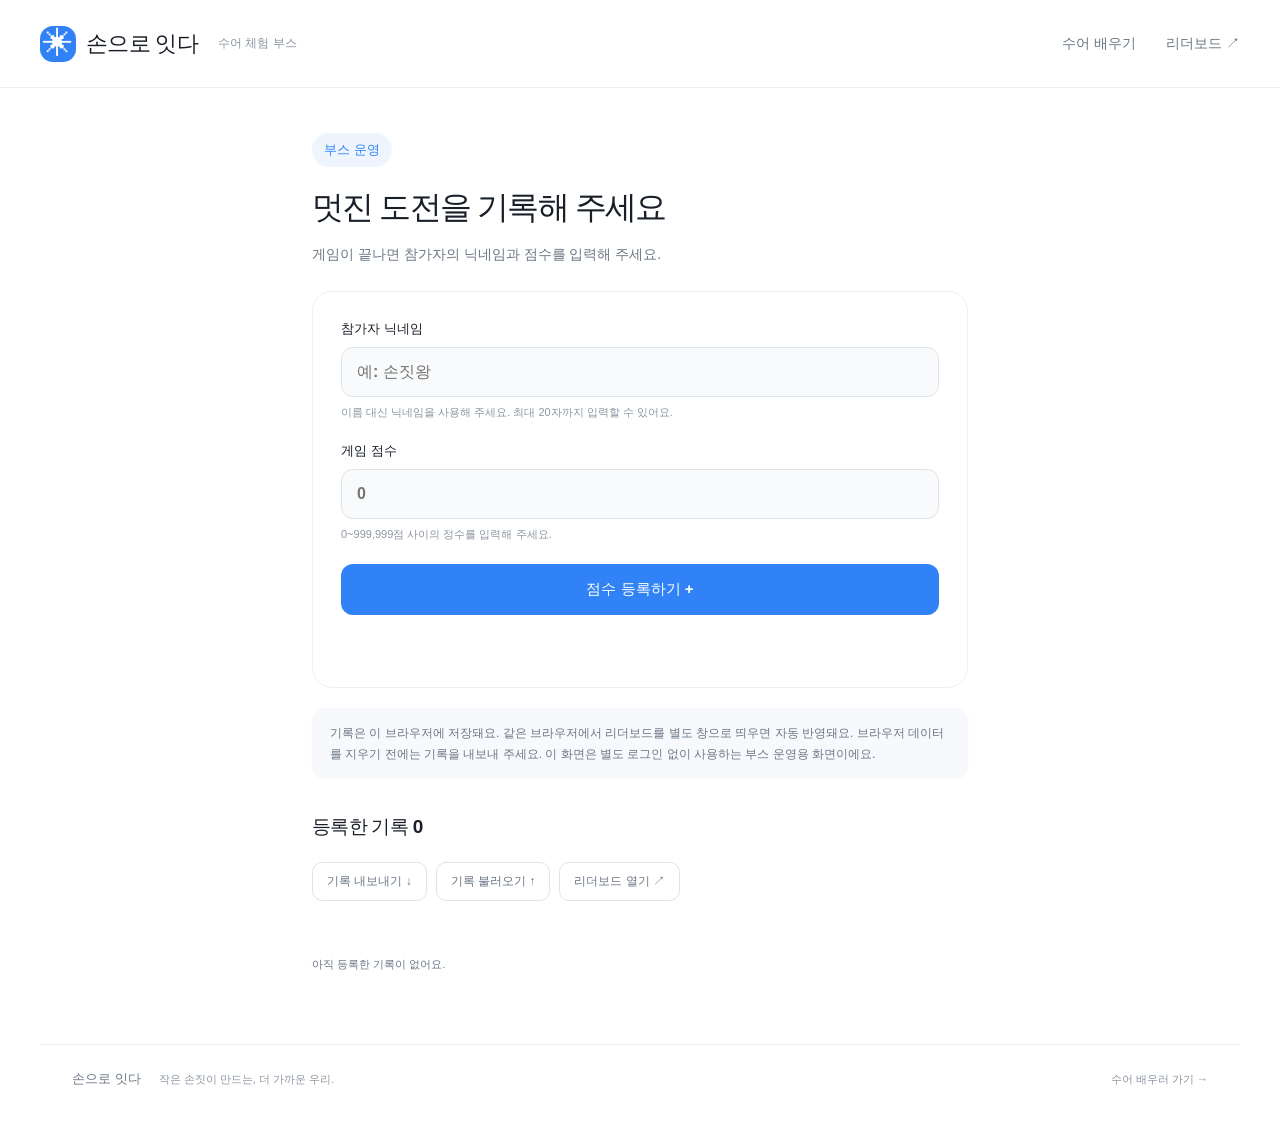
==== admin.html @ 50190ea0 "Build static sign language booth learning and leaderboard site" ====
<!doctype html><html lang="ko"><head><meta charset="utf-8"><meta name="viewport" content="width=device-width,initial-scale=1"><meta name="theme-color" content="#3182f6"><title>점수 입력 · 손으로 잇다</title><link rel="icon" href="assets/favicon.svg"><link rel="stylesheet" href="style.css"></head><body><header class="header"><a href="index.html" class="brand"><span class="brand-icon">✳</span>손으로 잇다<span class="brand-sub">수어 체험 부스</span></a><nav aria-label="메인 메뉴"><a href="index.html">수어 배우기</a><a href="leaderboard.html" target="_blank" rel="noopener">리더보드 ↗</a></nav></header><main class="admin-main"><span class="eyebrow">부스 운영</span><h1>멋진 도전을 기록해 주세요</h1><p class="admin-intro">게임이 끝나면 참가자의 닉네임과 점수를 입력해 주세요.</p><form id="score-form" class="form-card"><label class="field" for="nickname">참가자 닉네임<input id="nickname" name="nickname" placeholder="예: 손짓왕" maxlength="20" required autocomplete="off"><small>이름 대신 닉네임을 사용해 주세요. 최대 20자까지 입력할 수 있어요.</small></label><label class="field" for="score">게임 점수<input id="score" name="score" type="number" min="0" max="999999" step="1" placeholder="0" required inputmode="numeric"><small>0~999,999점 사이의 정수를 입력해 주세요.</small></label><button type="submit" class="primary-button">점수 등록하기 +</button><p class="status-message" id="form-status" role="status" aria-live="polite"></p></form><div class="info-note">기록은 <strong>이 브라우저에 저장</strong>돼요. 같은 브라우저에서 리더보드를 별도 창으로 띄우면 자동 반영돼요. 브라우저 데이터를 지우기 전에는 기록을 내보내 주세요. 이 화면은 별도 로그인 없이 사용하는 부스 운영용 화면이에요.</div><section class="admin-list"><h2>등록한 기록 <span id="record-count">0</span></h2><div class="utility-actions"><button id="export-scores" class="secondary-button">기록 내보내기 ↓</button><label class="secondary-button import-label" for="import-file">기록 불러오기 ↑</label><input id="import-file" type="file" accept="application/json,.json" hidden><a class="secondary-button" href="leaderboard.html" target="_blank" rel="noopener">리더보드 열기 ↗</a></div><p id="backup-status" class="status-message" role="status" aria-live="polite"></p><div id="records"></div></section></main><footer><span class="footer-brand">손으로 잇다</span><span>작은 손짓이 만드는, 더 가까운 우리.</span><a href="index.html">수어 배우러 가기 →</a></footer><script src="scores.js"></script><script src="admin.js"></script></body></html>
---- style.css ----
:root{--blue:#3182f6;--ink:#191f28;--muted:#6b7684;--line:#edf0f3;--soft:#f5f7fa;font-family:Pretendard,-apple-system,BlinkMacSystemFont,"Apple SD Gothic Neo","Noto Sans KR",sans-serif;color:var(--ink);font-synthesis:none}*{box-sizing:border-box}body{margin:0;background:#fff}button,input,select{font:inherit}button,a{-webkit-tap-highlight-color:transparent}button{cursor:pointer}a{color:inherit;text-decoration:none}button:focus-visible,a:focus-visible,input:focus-visible{outline:3px solid #8bbaff;outline-offset:4px}.header{height:88px;border-bottom:1px solid var(--line);display:flex;align-items:center;justify-content:space-between;padding:0 max(32px,calc((100vw - 1200px)/2));gap:24px}.brand{display:flex;align-items:center;gap:10px;font-weight:800;font-size:22px;white-space:nowrap;letter-spacing:-.7px}.brand-icon{display:grid;place-items:center;background:var(--blue);color:white;border-radius:13px;width:36px;height:36px;font-size:30px}.brand-sub{font-size:12px;color:#8b95a1;font-weight:500;margin-left:10px;letter-spacing:0}.header nav{display:flex;gap:30px;align-items:center;font-size:14px;font-weight:600;color:var(--muted)}.header nav a[aria-current]{color:var(--blue)}.header nav a:hover{color:var(--blue)}.learn-main,.board-main,.admin-main{max-width:1200px;margin:auto;padding:0 32px}.intro{padding:56px 0 34px}.eyebrow{font-size:13px;color:var(--blue);font-weight:700;display:inline-flex;align-items:center;gap:7px;background:#eef5ff;padding:8px 12px;border-radius:30px}.live-dot{width:6px;height:6px;border-radius:50%;background:var(--blue)}h1{font-size:44px;line-height:1.35;letter-spacing:-1.8px;margin:19px 0 14px;font-weight:750}h2{letter-spacing:-.7px}p{line-height:1.65}.intro>p{color:var(--muted);font-size:16px;margin:0}.learning-layout{display:grid;grid-template-columns:minmax(0,1fr) 330px;gap:40px;align-items:start}.video-heading{display:flex;align-items:center;justify-content:space-between;margin-bottom:18px;padding-top:4px}.step{font-size:10px;letter-spacing:1.3px;color:var(--blue);font-weight:800}.video-heading h2{font-size:21px;margin:6px 0 0}.video-count{font-size:12px;color:var(--muted);background:var(--soft);border-radius:8px;padding:8px 11px}.video-frame{background:#101726;border-radius:20px;overflow:hidden;aspect-ratio:16/9;display:flex;align-items:center;justify-content:center}video{width:100%;height:100%;object-fit:contain;display:block}.video-caption{display:flex;justify-content:space-between;gap:12px;margin-top:14px;align-items:center;color:#8b95a1;font-size:12px}.text-button{border:0;background:none;color:var(--muted);padding:6px 0;font-size:12px;white-space:nowrap}.text-button:hover{color:var(--blue)}.learning-tip{background:#f7f9fc;padding:20px 22px;display:flex;gap:14px;align-items:center;border-radius:16px;margin-top:22px}.tip-icon{font-size:25px;color:var(--blue)}.learning-tip strong{font-size:13px}.learning-tip p{font-size:12px;color:var(--muted);margin:4px 0 0}.lesson-panel{border:1px solid var(--line);border-radius:22px;padding:24px}.panel-title h2{font-size:17px;margin:0 0 5px}.panel-title p{font-size:12px;color:#8b95a1;margin:0 0 20px}.lesson-list{display:flex;flex-direction:column;gap:9px}.lesson-button{display:flex;align-items:center;width:100%;gap:13px;padding:13px 14px;background:#f7f8fa;border:1.5px solid transparent;border-radius:13px;text-align:left;transition:background .15s,transform .15s}.lesson-button:hover{background:#edf4ff;transform:translateX(2px)}.lesson-button.active{border-color:var(--blue);background:#eff6ff}.lesson-icon{background:white;border-radius:11px;display:grid;place-items:center;font-size:21px;width:40px;height:40px;flex-shrink:0}.lesson-label{flex:1;font-size:14px;font-weight:650}.lesson-label small{display:block;font-size:10px;font-weight:500;color:#8b95a1;margin-top:4px;letter-spacing:.4px}.arrow{margin-left:auto;color:#8b95a1;font-size:17px}.lesson-button.watched .arrow{color:var(--blue)}.collection-button{display:flex;align-items:center;gap:10px;width:100%;background:white;border:1px solid #e5e8eb;border-radius:12px;padding:14px;font-size:12px;font-weight:600;margin-top:14px}.collection-button.active{color:var(--blue);border-color:#c8dfff;background:#f8fbff}.progress-block{margin-top:24px}.progress-block>div:first-child{display:flex;justify-content:space-between;font-size:11px;color:var(--muted)}.progress-block strong{color:var(--blue)}.progress-track{height:5px;border-radius:5px;background:#edf0f3;margin-top:10px;overflow:hidden}.progress-track>span{display:block;height:100%;background:var(--blue);width:0;transition:width .3s}.progress-block p{font-size:10px;color:#8b95a1;margin:9px 0 0}.game-banner{display:flex;align-items:center;gap:22px;background:#f0f6ff;border-radius:22px;padding:30px 34px;margin:36px 0 54px}.game-symbol{font-size:42px;width:64px;height:64px;display:grid;place-items:center;background:white;border-radius:20px}.game-banner h2{font-size:21px;margin:7px 0}.game-banner p{font-size:12px;color:var(--muted);margin:0}.primary-link,.primary-button{display:inline-flex;align-items:center;justify-content:center;gap:24px;background:var(--blue);color:#fff;border:0;border-radius:12px;padding:16px 22px;font-size:13px;font-weight:700;white-space:nowrap;transition:background .2s}.primary-link:hover,.primary-button:hover{background:#1b64da}.game-banner .primary-link{margin-left:auto}footer{max-width:1200px;padding:25px 32px 35px;margin:auto;border-top:1px solid var(--line);display:flex;gap:18px;color:#8b95a1;font-size:11px;align-items:center}.footer-brand{font-weight:750;color:var(--muted);font-size:13px}footer a{margin-left:auto}footer a:hover{color:var(--blue)}.board-main{max-width:1000px;padding-bottom:65px}.board-intro{text-align:center;padding:52px 0 30px}.board-intro h1{font-size:40px;margin:14px 0 10px}.board-intro p{color:var(--muted);font-size:14px}.board-summary{display:flex;align-items:center;justify-content:space-between;margin:10px 0 20px}.board-summary h2{font-size:20px;margin:0}.board-summary p{font-size:12px;color:var(--muted);margin:6px 0 0}.board-actions{display:flex;gap:8px}.secondary-button{background:white;border:1px solid #dfe4ea;border-radius:10px;color:var(--muted);font-size:12px;padding:10px 14px}.secondary-button:hover{background:var(--soft)}.podium{display:grid;grid-template-columns:1fr 1fr 1fr;gap:15px;align-items:end;margin:20px 0 30px;min-height:210px}.podium-card{padding:25px 16px;text-align:center;border-radius:20px;background:#f7f8fa;min-height:185px}.podium-card.first{padding-top:30px;min-height:215px;background:#eef5ff;border:1px solid #d7e7ff}.medal{font-size:28px;display:block;margin-bottom:10px}.podium-card h3{font-size:18px;margin:8px 0;overflow-wrap:anywhere}.podium-score{font-size:24px;font-weight:800;letter-spacing:-.5px;color:var(--blue)}.podium-score small{font-size:12px;font-weight:500;margin-left:4px}.table-shell{border:1px solid var(--line);border-radius:18px;overflow:hidden}.ranking-table{border-collapse:collapse;width:100%;text-align:left;font-size:14px}.ranking-table th{background:#f7f8fa;font-weight:500;color:var(--muted);font-size:12px;padding:16px 22px}.ranking-table td{padding:18px 22px;border-top:1px solid var(--line)}.ranking-table td:last-child{text-align:right;font-weight:700;color:var(--blue)}.ranking-table th:last-child{text-align:right}.rank-number{color:#8b95a1;font-weight:700;width:90px}.empty-state{text-align:center;padding:65px 20px}.empty-state .empty-icon{font-size:42px}.empty-state h2{font-size:20px;margin-top:20px}.empty-state p{color:var(--muted);font-size:13px}.info-note{background:#f7f9fc;border-radius:12px;padding:15px 18px;font-size:12px;color:var(--muted);margin-top:20px;line-height:1.7}.status-message{min-height:20px;font-size:12px;color:var(--blue);margin:12px 0}.error{color:#d83a3a;font-size:12px;line-height:1.6}.admin-main{max-width:720px;padding-top:45px;padding-bottom:60px}.admin-main h1{font-size:32px}.admin-intro{font-size:14px;color:var(--muted);margin-bottom:25px}.form-card{border:1px solid var(--line);border-radius:20px;padding:28px}.field{display:block;font-size:13px;font-weight:600;margin-bottom:22px}.field input{display:block;width:100%;border:1px solid #dfe4ea;background:#f9fafb;border-radius:12px;padding:15px;font-size:16px;margin-top:9px;color:var(--ink)}.field small{display:block;font-size:11px;color:#8b95a1;margin-top:8px;font-weight:400}.form-card .primary-button{width:100%;font-size:15px}.admin-list{margin-top:35px}.admin-list h2{font-size:19px}.record-row{display:flex;align-items:center;gap:14px;padding:17px 0;border-bottom:1px solid var(--line)}.record-row .record-name{flex:1;overflow-wrap:anywhere;font-size:14px}.record-row strong{font-size:14px;white-space:nowrap}.delete-button{background:#fff0f0;color:#d74646;border:0;border-radius:7px;padding:7px 10px;font-size:11px}.utility-actions{display:flex;gap:9px;flex-wrap:wrap;margin:22px 0}.import-label{cursor:pointer}.save-note{font-size:11px;color:var(--muted)}[hidden]{display:none!important}@media(min-width:1450px){.intro{padding-top:68px}.learning-layout{gap:52px}}@media(max-width:900px){.brand-sub{display:none}.learning-layout{grid-template-columns:minmax(0,1fr) 295px;gap:23px}.lesson-panel{padding:19px}.game-banner{padding:24px;gap:16px}.game-symbol{display:none}.video-caption{align-items:flex-start;flex-direction:column;gap:3px}.header{padding:0 25px}}@media(max-width:700px){.header{height:72px;padding:0 20px;gap:12px}.brand{font-size:18px;gap:7px}.brand-icon{width:30px;height:30px;font-size:25px;border-radius:10px}.header nav{gap:16px;font-size:12px}.learn-main,.board-main,.admin-main{padding-left:20px;padding-right:20px}.intro{padding:34px 0 28px}h1{font-size:34px;letter-spacing:-1.3px}.intro>p{font-size:14px;max-width:290px}.learning-layout{grid-template-columns:1fr;gap:25px}.video-heading h2{font-size:19px}.video-frame{border-radius:15px}.video-caption{font-size:11px;flex-direction:row;gap:10px}.video-caption>span{max-width:65%}.learning-tip{margin-top:16px;padding:17px}.lesson-panel{padding:22px}.lesson-list{display:grid;grid-template-columns:1fr 1fr;gap:9px}.lesson-button{padding:11px 9px;gap:8px}.lesson-icon{width:31px;height:36px;font-size:19px}.lesson-label{font-size:12px}.lesson-label small{font-size:8px}.arrow{font-size:14px}.game-banner{align-items:flex-start;flex-direction:column;margin:25px 0 35px;padding:24px}.game-banner .primary-link{margin-left:0;width:100%;margin-top:8px}.game-banner h2{font-size:20px}footer{flex-wrap:wrap;padding:24px 20px;gap:12px}footer a{margin-left:0;width:100%}.board-intro{padding-top:35px}.board-intro h1{font-size:32px}.board-actions{gap:6px}.board-actions button{font-size:10px;padding:9px}.podium{gap:8px;min-height:190px}.podium-card{padding:20px 8px;min-height:165px;border-radius:14px}.podium-card.first{min-height:190px;padding-top:22px}.podium-card h3{font-size:14px}.podium-score{font-size:20px}.ranking-table th,.ranking-table td{padding:15px}.rank-number{width:65px}.form-card{padding:22px}}@media(prefers-reduced-motion:reduce){*{transition:none!important;scroll-behavior:auto!important}}
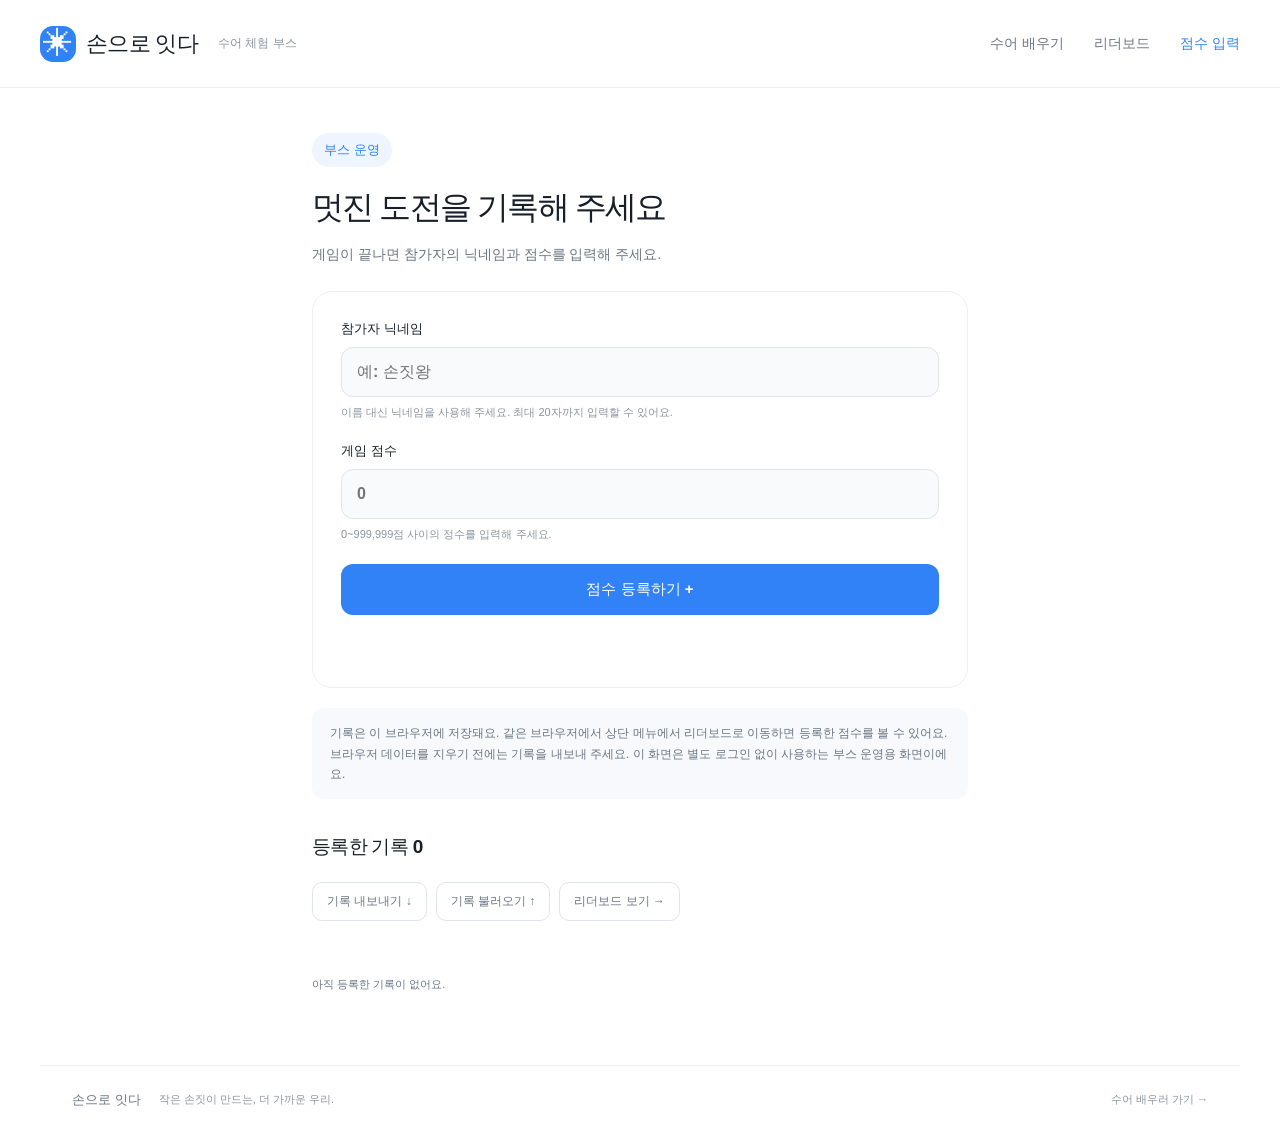
==== commit 65ba4bfe: "Use same-window navigation for learning, leaderboard, and score entry" ====
--- a/admin.html
+++ b/admin.html
@@ -1 +1 @@
-<!doctype html><html lang="ko"><head><meta charset="utf-8"><meta name="viewport" content="width=device-width,initial-scale=1"><meta name="theme-color" content="#3182f6"><title>점수 입력 · 손으로 잇다</title><link rel="icon" href="assets/favicon.svg"><link rel="stylesheet" href="style.css"></head><body><header class="header"><a href="index.html" class="brand"><span class="brand-icon">✳</span>손으로 잇다<span class="brand-sub">수어 체험 부스</span></a><nav aria-label="메인 메뉴"><a href="index.html">수어 배우기</a><a href="leaderboard.html" target="_blank" rel="noopener">리더보드 ↗</a></nav></header><main class="admin-main"><span class="eyebrow">부스 운영</span><h1>멋진 도전을 기록해 주세요</h1><p class="admin-intro">게임이 끝나면 참가자의 닉네임과 점수를 입력해 주세요.</p><form id="score-form" class="form-card"><label class="field" for="nickname">참가자 닉네임<input id="nickname" name="nickname" placeholder="예: 손짓왕" maxlength="20" required autocomplete="off"><small>이름 대신 닉네임을 사용해 주세요. 최대 20자까지 입력할 수 있어요.</small></label><label class="field" for="score">게임 점수<input id="score" name="score" type="number" min="0" max="999999" step="1" placeholder="0" required inputmode="numeric"><small>0~999,999점 사이의 정수를 입력해 주세요.</small></label><button type="submit" class="primary-button">점수 등록하기 +</button><p class="status-message" id="form-status" role="status" aria-live="polite"></p></form><div class="info-note">기록은 <strong>이 브라우저에 저장</strong>돼요. 같은 브라우저에서 리더보드를 별도 창으로 띄우면 자동 반영돼요. 브라우저 데이터를 지우기 전에는 기록을 내보내 주세요. 이 화면은 별도 로그인 없이 사용하는 부스 운영용 화면이에요.</div><section class="admin-list"><h2>등록한 기록 <span id="record-count">0</span></h2><div class="utility-actions"><button id="export-scores" class="secondary-button">기록 내보내기 ↓</button><label class="secondary-button import-label" for="import-file">기록 불러오기 ↑</label><input id="import-file" type="file" accept="application/json,.json" hidden><a class="secondary-button" href="leaderboard.html" target="_blank" rel="noopener">리더보드 열기 ↗</a></div><p id="backup-status" class="status-message" role="status" aria-live="polite"></p><div id="records"></div></section></main><footer><span class="footer-brand">손으로 잇다</span><span>작은 손짓이 만드는, 더 가까운 우리.</span><a href="index.html">수어 배우러 가기 →</a></footer><script src="scores.js"></script><script src="admin.js"></script></body></html>
+<!doctype html><html lang="ko"><head><meta charset="utf-8"><meta name="viewport" content="width=device-width,initial-scale=1"><meta name="theme-color" content="#3182f6"><title>점수 입력 · 손으로 잇다</title><link rel="icon" href="assets/favicon.svg"><link rel="stylesheet" href="style.css"></head><body><header class="header"><a href="index.html" class="brand"><span class="brand-icon">✳</span>손으로 잇다<span class="brand-sub">수어 체험 부스</span></a><nav aria-label="메인 메뉴"><a href="index.html">수어 배우기</a><a href="leaderboard.html">리더보드</a><a href="admin.html" aria-current="page">점수 입력</a></nav></header><main class="admin-main"><span class="eyebrow">부스 운영</span><h1>멋진 도전을 기록해 주세요</h1><p class="admin-intro">게임이 끝나면 참가자의 닉네임과 점수를 입력해 주세요.</p><form id="score-form" class="form-card"><label class="field" for="nickname">참가자 닉네임<input id="nickname" name="nickname" placeholder="예: 손짓왕" maxlength="20" required autocomplete="off"><small>이름 대신 닉네임을 사용해 주세요. 최대 20자까지 입력할 수 있어요.</small></label><label class="field" for="score">게임 점수<input id="score" name="score" type="number" min="0" max="999999" step="1" placeholder="0" required inputmode="numeric"><small>0~999,999점 사이의 정수를 입력해 주세요.</small></label><button type="submit" class="primary-button">점수 등록하기 +</button><p class="status-message" id="form-status" role="status" aria-live="polite"></p></form><div class="info-note">기록은 <strong>이 브라우저에 저장</strong>돼요. 같은 브라우저에서 상단 메뉴에서 리더보드로 이동하면 등록한 점수를 볼 수 있어요. 브라우저 데이터를 지우기 전에는 기록을 내보내 주세요. 이 화면은 별도 로그인 없이 사용하는 부스 운영용 화면이에요.</div><section class="admin-list"><h2>등록한 기록 <span id="record-count">0</span></h2><div class="utility-actions"><button id="export-scores" class="secondary-button">기록 내보내기 ↓</button><label class="secondary-button import-label" for="import-file">기록 불러오기 ↑</label><input id="import-file" type="file" accept="application/json,.json" hidden><a class="secondary-button" href="leaderboard.html">리더보드 보기 →</a></div><p id="backup-status" class="status-message" role="status" aria-live="polite"></p><div id="records"></div></section></main><footer><span class="footer-brand">손으로 잇다</span><span>작은 손짓이 만드는, 더 가까운 우리.</span><a href="index.html">수어 배우러 가기 →</a></footer><script src="scores.js"></script><script src="admin.js"></script></body></html>
--- a/style.css
+++ b/style.css
@@ -1 +1,3 @@
 :root{--blue:#3182f6;--ink:#191f28;--muted:#6b7684;--line:#edf0f3;--soft:#f5f7fa;font-family:Pretendard,-apple-system,BlinkMacSystemFont,"Apple SD Gothic Neo","Noto Sans KR",sans-serif;color:var(--ink);font-synthesis:none}*{box-sizing:border-box}body{margin:0;background:#fff}button,input,select{font:inherit}button,a{-webkit-tap-highlight-color:transparent}button{cursor:pointer}a{color:inherit;text-decoration:none}button:focus-visible,a:focus-visible,input:focus-visible{outline:3px solid #8bbaff;outline-offset:4px}.header{height:88px;border-bottom:1px solid var(--line);display:flex;align-items:center;justify-content:space-between;padding:0 max(32px,calc((100vw - 1200px)/2));gap:24px}.brand{display:flex;align-items:center;gap:10px;font-weight:800;font-size:22px;white-space:nowrap;letter-spacing:-.7px}.brand-icon{display:grid;place-items:center;background:var(--blue);color:white;border-radius:13px;width:36px;height:36px;font-size:30px}.brand-sub{font-size:12px;color:#8b95a1;font-weight:500;margin-left:10px;letter-spacing:0}.header nav{display:flex;gap:30px;align-items:center;font-size:14px;font-weight:600;color:var(--muted)}.header nav a[aria-current]{color:var(--blue)}.header nav a:hover{color:var(--blue)}.learn-main,.board-main,.admin-main{max-width:1200px;margin:auto;padding:0 32px}.intro{padding:56px 0 34px}.eyebrow{font-size:13px;color:var(--blue);font-weight:700;display:inline-flex;align-items:center;gap:7px;background:#eef5ff;padding:8px 12px;border-radius:30px}.live-dot{width:6px;height:6px;border-radius:50%;background:var(--blue)}h1{font-size:44px;line-height:1.35;letter-spacing:-1.8px;margin:19px 0 14px;font-weight:750}h2{letter-spacing:-.7px}p{line-height:1.65}.intro>p{color:var(--muted);font-size:16px;margin:0}.learning-layout{display:grid;grid-template-columns:minmax(0,1fr) 330px;gap:40px;align-items:start}.video-heading{display:flex;align-items:center;justify-content:space-between;margin-bottom:18px;padding-top:4px}.step{font-size:10px;letter-spacing:1.3px;color:var(--blue);font-weight:800}.video-heading h2{font-size:21px;margin:6px 0 0}.video-count{font-size:12px;color:var(--muted);background:var(--soft);border-radius:8px;padding:8px 11px}.video-frame{background:#101726;border-radius:20px;overflow:hidden;aspect-ratio:16/9;display:flex;align-items:center;justify-content:center}video{width:100%;height:100%;object-fit:contain;display:block}.video-caption{display:flex;justify-content:space-between;gap:12px;margin-top:14px;align-items:center;color:#8b95a1;font-size:12px}.text-button{border:0;background:none;color:var(--muted);padding:6px 0;font-size:12px;white-space:nowrap}.text-button:hover{color:var(--blue)}.learning-tip{background:#f7f9fc;padding:20px 22px;display:flex;gap:14px;align-items:center;border-radius:16px;margin-top:22px}.tip-icon{font-size:25px;color:var(--blue)}.learning-tip strong{font-size:13px}.learning-tip p{font-size:12px;color:var(--muted);margin:4px 0 0}.lesson-panel{border:1px solid var(--line);border-radius:22px;padding:24px}.panel-title h2{font-size:17px;margin:0 0 5px}.panel-title p{font-size:12px;color:#8b95a1;margin:0 0 20px}.lesson-list{display:flex;flex-direction:column;gap:9px}.lesson-button{display:flex;align-items:center;width:100%;gap:13px;padding:13px 14px;background:#f7f8fa;border:1.5px solid transparent;border-radius:13px;text-align:left;transition:background .15s,transform .15s}.lesson-button:hover{background:#edf4ff;transform:translateX(2px)}.lesson-button.active{border-color:var(--blue);background:#eff6ff}.lesson-icon{background:white;border-radius:11px;display:grid;place-items:center;font-size:21px;width:40px;height:40px;flex-shrink:0}.lesson-label{flex:1;font-size:14px;font-weight:650}.lesson-label small{display:block;font-size:10px;font-weight:500;color:#8b95a1;margin-top:4px;letter-spacing:.4px}.arrow{margin-left:auto;color:#8b95a1;font-size:17px}.lesson-button.watched .arrow{color:var(--blue)}.collection-button{display:flex;align-items:center;gap:10px;width:100%;background:white;border:1px solid #e5e8eb;border-radius:12px;padding:14px;font-size:12px;font-weight:600;margin-top:14px}.collection-button.active{color:var(--blue);border-color:#c8dfff;background:#f8fbff}.progress-block{margin-top:24px}.progress-block>div:first-child{display:flex;justify-content:space-between;font-size:11px;color:var(--muted)}.progress-block strong{color:var(--blue)}.progress-track{height:5px;border-radius:5px;background:#edf0f3;margin-top:10px;overflow:hidden}.progress-track>span{display:block;height:100%;background:var(--blue);width:0;transition:width .3s}.progress-block p{font-size:10px;color:#8b95a1;margin:9px 0 0}.game-banner{display:flex;align-items:center;gap:22px;background:#f0f6ff;border-radius:22px;padding:30px 34px;margin:36px 0 54px}.game-symbol{font-size:42px;width:64px;height:64px;display:grid;place-items:center;background:white;border-radius:20px}.game-banner h2{font-size:21px;margin:7px 0}.game-banner p{font-size:12px;color:var(--muted);margin:0}.primary-link,.primary-button{display:inline-flex;align-items:center;justify-content:center;gap:24px;background:var(--blue);color:#fff;border:0;border-radius:12px;padding:16px 22px;font-size:13px;font-weight:700;white-space:nowrap;transition:background .2s}.primary-link:hover,.primary-button:hover{background:#1b64da}.game-banner .primary-link{margin-left:auto}footer{max-width:1200px;padding:25px 32px 35px;margin:auto;border-top:1px solid var(--line);display:flex;gap:18px;color:#8b95a1;font-size:11px;align-items:center}.footer-brand{font-weight:750;color:var(--muted);font-size:13px}footer a{margin-left:auto}footer a:hover{color:var(--blue)}.board-main{max-width:1000px;padding-bottom:65px}.board-intro{text-align:center;padding:52px 0 30px}.board-intro h1{font-size:40px;margin:14px 0 10px}.board-intro p{color:var(--muted);font-size:14px}.board-summary{display:flex;align-items:center;justify-content:space-between;margin:10px 0 20px}.board-summary h2{font-size:20px;margin:0}.board-summary p{font-size:12px;color:var(--muted);margin:6px 0 0}.board-actions{display:flex;gap:8px}.secondary-button{background:white;border:1px solid #dfe4ea;border-radius:10px;color:var(--muted);font-size:12px;padding:10px 14px}.secondary-button:hover{background:var(--soft)}.podium{display:grid;grid-template-columns:1fr 1fr 1fr;gap:15px;align-items:end;margin:20px 0 30px;min-height:210px}.podium-card{padding:25px 16px;text-align:center;border-radius:20px;background:#f7f8fa;min-height:185px}.podium-card.first{padding-top:30px;min-height:215px;background:#eef5ff;border:1px solid #d7e7ff}.medal{font-size:28px;display:block;margin-bottom:10px}.podium-card h3{font-size:18px;margin:8px 0;overflow-wrap:anywhere}.podium-score{font-size:24px;font-weight:800;letter-spacing:-.5px;color:var(--blue)}.podium-score small{font-size:12px;font-weight:500;margin-left:4px}.table-shell{border:1px solid var(--line);border-radius:18px;overflow:hidden}.ranking-table{border-collapse:collapse;width:100%;text-align:left;font-size:14px}.ranking-table th{background:#f7f8fa;font-weight:500;color:var(--muted);font-size:12px;padding:16px 22px}.ranking-table td{padding:18px 22px;border-top:1px solid var(--line)}.ranking-table td:last-child{text-align:right;font-weight:700;color:var(--blue)}.ranking-table th:last-child{text-align:right}.rank-number{color:#8b95a1;font-weight:700;width:90px}.empty-state{text-align:center;padding:65px 20px}.empty-state .empty-icon{font-size:42px}.empty-state h2{font-size:20px;margin-top:20px}.empty-state p{color:var(--muted);font-size:13px}.info-note{background:#f7f9fc;border-radius:12px;padding:15px 18px;font-size:12px;color:var(--muted);margin-top:20px;line-height:1.7}.status-message{min-height:20px;font-size:12px;color:var(--blue);margin:12px 0}.error{color:#d83a3a;font-size:12px;line-height:1.6}.admin-main{max-width:720px;padding-top:45px;padding-bottom:60px}.admin-main h1{font-size:32px}.admin-intro{font-size:14px;color:var(--muted);margin-bottom:25px}.form-card{border:1px solid var(--line);border-radius:20px;padding:28px}.field{display:block;font-size:13px;font-weight:600;margin-bottom:22px}.field input{display:block;width:100%;border:1px solid #dfe4ea;background:#f9fafb;border-radius:12px;padding:15px;font-size:16px;margin-top:9px;color:var(--ink)}.field small{display:block;font-size:11px;color:#8b95a1;margin-top:8px;font-weight:400}.form-card .primary-button{width:100%;font-size:15px}.admin-list{margin-top:35px}.admin-list h2{font-size:19px}.record-row{display:flex;align-items:center;gap:14px;padding:17px 0;border-bottom:1px solid var(--line)}.record-row .record-name{flex:1;overflow-wrap:anywhere;font-size:14px}.record-row strong{font-size:14px;white-space:nowrap}.delete-button{background:#fff0f0;color:#d74646;border:0;border-radius:7px;padding:7px 10px;font-size:11px}.utility-actions{display:flex;gap:9px;flex-wrap:wrap;margin:22px 0}.import-label{cursor:pointer}.save-note{font-size:11px;color:var(--muted)}[hidden]{display:none!important}@media(min-width:1450px){.intro{padding-top:68px}.learning-layout{gap:52px}}@media(max-width:900px){.brand-sub{display:none}.learning-layout{grid-template-columns:minmax(0,1fr) 295px;gap:23px}.lesson-panel{padding:19px}.game-banner{padding:24px;gap:16px}.game-symbol{display:none}.video-caption{align-items:flex-start;flex-direction:column;gap:3px}.header{padding:0 25px}}@media(max-width:700px){.header{height:72px;padding:0 20px;gap:12px}.brand{font-size:18px;gap:7px}.brand-icon{width:30px;height:30px;font-size:25px;border-radius:10px}.header nav{gap:16px;font-size:12px}.learn-main,.board-main,.admin-main{padding-left:20px;padding-right:20px}.intro{padding:34px 0 28px}h1{font-size:34px;letter-spacing:-1.3px}.intro>p{font-size:14px;max-width:290px}.learning-layout{grid-template-columns:1fr;gap:25px}.video-heading h2{font-size:19px}.video-frame{border-radius:15px}.video-caption{font-size:11px;flex-direction:row;gap:10px}.video-caption>span{max-width:65%}.learning-tip{margin-top:16px;padding:17px}.lesson-panel{padding:22px}.lesson-list{display:grid;grid-template-columns:1fr 1fr;gap:9px}.lesson-button{padding:11px 9px;gap:8px}.lesson-icon{width:31px;height:36px;font-size:19px}.lesson-label{font-size:12px}.lesson-label small{font-size:8px}.arrow{font-size:14px}.game-banner{align-items:flex-start;flex-direction:column;margin:25px 0 35px;padding:24px}.game-banner .primary-link{margin-left:0;width:100%;margin-top:8px}.game-banner h2{font-size:20px}footer{flex-wrap:wrap;padding:24px 20px;gap:12px}footer a{margin-left:0;width:100%}.board-intro{padding-top:35px}.board-intro h1{font-size:32px}.board-actions{gap:6px}.board-actions button{font-size:10px;padding:9px}.podium{gap:8px;min-height:190px}.podium-card{padding:20px 8px;min-height:165px;border-radius:14px}.podium-card.first{min-height:190px;padding-top:22px}.podium-card h3{font-size:14px}.podium-score{font-size:20px}.ranking-table th,.ranking-table td{padding:15px}.rank-number{width:65px}.form-card{padding:22px}}@media(prefers-reduced-motion:reduce){*{transition:none!important;scroll-behavior:auto!important}}
+
+@media(max-width:700px){.header nav{gap:12px;font-size:11px}.header{padding-left:16px;padding-right:16px}.brand{font-size:16px}}
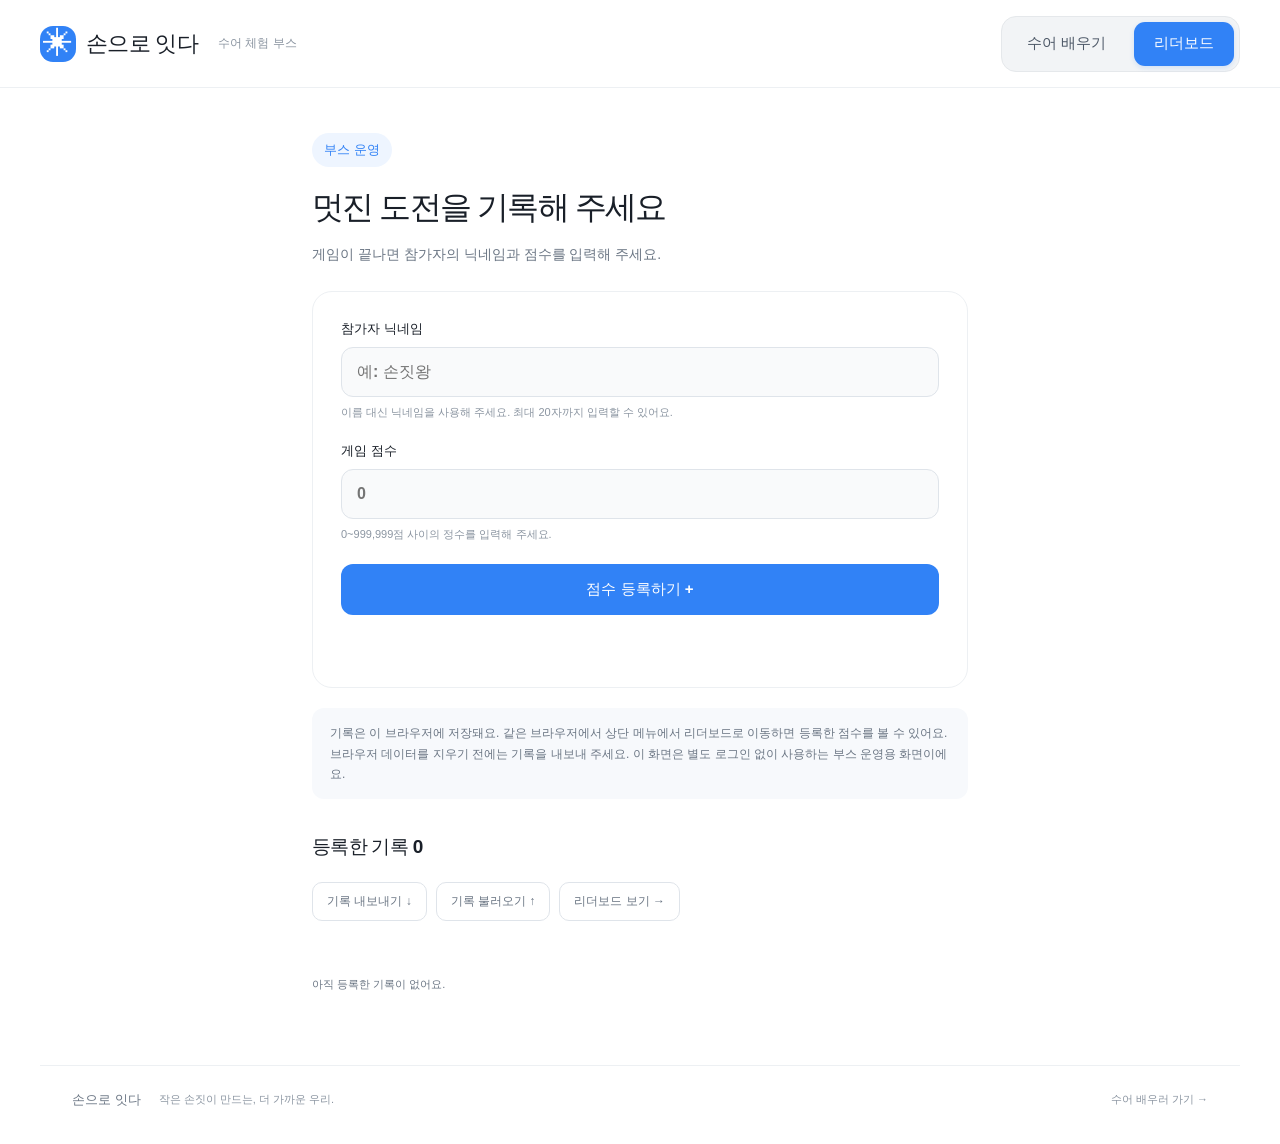
==== commit 2f3b6af7: "Simplify top navigation and improve contrast and touch targets" ====
--- a/admin.html
+++ b/admin.html
@@ -1 +1 @@
-<!doctype html><html lang="ko"><head><meta charset="utf-8"><meta name="viewport" content="width=device-width,initial-scale=1"><meta name="theme-color" content="#3182f6"><title>점수 입력 · 손으로 잇다</title><link rel="icon" href="assets/favicon.svg"><link rel="stylesheet" href="style.css"></head><body><header class="header"><a href="index.html" class="brand"><span class="brand-icon">✳</span>손으로 잇다<span class="brand-sub">수어 체험 부스</span></a><nav aria-label="메인 메뉴"><a href="index.html">수어 배우기</a><a href="leaderboard.html">리더보드</a><a href="admin.html" aria-current="page">점수 입력</a></nav></header><main class="admin-main"><span class="eyebrow">부스 운영</span><h1>멋진 도전을 기록해 주세요</h1><p class="admin-intro">게임이 끝나면 참가자의 닉네임과 점수를 입력해 주세요.</p><form id="score-form" class="form-card"><label class="field" for="nickname">참가자 닉네임<input id="nickname" name="nickname" placeholder="예: 손짓왕" maxlength="20" required autocomplete="off"><small>이름 대신 닉네임을 사용해 주세요. 최대 20자까지 입력할 수 있어요.</small></label><label class="field" for="score">게임 점수<input id="score" name="score" type="number" min="0" max="999999" step="1" placeholder="0" required inputmode="numeric"><small>0~999,999점 사이의 정수를 입력해 주세요.</small></label><button type="submit" class="primary-button">점수 등록하기 +</button><p class="status-message" id="form-status" role="status" aria-live="polite"></p></form><div class="info-note">기록은 <strong>이 브라우저에 저장</strong>돼요. 같은 브라우저에서 상단 메뉴에서 리더보드로 이동하면 등록한 점수를 볼 수 있어요. 브라우저 데이터를 지우기 전에는 기록을 내보내 주세요. 이 화면은 별도 로그인 없이 사용하는 부스 운영용 화면이에요.</div><section class="admin-list"><h2>등록한 기록 <span id="record-count">0</span></h2><div class="utility-actions"><button id="export-scores" class="secondary-button">기록 내보내기 ↓</button><label class="secondary-button import-label" for="import-file">기록 불러오기 ↑</label><input id="import-file" type="file" accept="application/json,.json" hidden><a class="secondary-button" href="leaderboard.html">리더보드 보기 →</a></div><p id="backup-status" class="status-message" role="status" aria-live="polite"></p><div id="records"></div></section></main><footer><span class="footer-brand">손으로 잇다</span><span>작은 손짓이 만드는, 더 가까운 우리.</span><a href="index.html">수어 배우러 가기 →</a></footer><script src="scores.js"></script><script src="admin.js"></script></body></html>
+<!doctype html><html lang="ko"><head><meta charset="utf-8"><meta name="viewport" content="width=device-width,initial-scale=1"><meta name="theme-color" content="#3182f6"><title>점수 입력 · 손으로 잇다</title><link rel="icon" href="assets/favicon.svg"><link rel="stylesheet" href="style.css"></head><body><header class="header"><a href="index.html" class="brand"><span class="brand-icon">✳</span>손으로 잇다<span class="brand-sub">수어 체험 부스</span></a><nav aria-label="메인 메뉴"><a href="index.html">수어 배우기</a><a href="leaderboard.html" aria-current="page">리더보드</a></nav></header><main class="admin-main"><span class="eyebrow">부스 운영</span><h1>멋진 도전을 기록해 주세요</h1><p class="admin-intro">게임이 끝나면 참가자의 닉네임과 점수를 입력해 주세요.</p><form id="score-form" class="form-card"><label class="field" for="nickname">참가자 닉네임<input id="nickname" name="nickname" placeholder="예: 손짓왕" maxlength="20" required autocomplete="off"><small>이름 대신 닉네임을 사용해 주세요. 최대 20자까지 입력할 수 있어요.</small></label><label class="field" for="score">게임 점수<input id="score" name="score" type="number" min="0" max="999999" step="1" placeholder="0" required inputmode="numeric"><small>0~999,999점 사이의 정수를 입력해 주세요.</small></label><button type="submit" class="primary-button">점수 등록하기 +</button><p class="status-message" id="form-status" role="status" aria-live="polite"></p></form><div class="info-note">기록은 <strong>이 브라우저에 저장</strong>돼요. 같은 브라우저에서 상단 메뉴에서 리더보드로 이동하면 등록한 점수를 볼 수 있어요. 브라우저 데이터를 지우기 전에는 기록을 내보내 주세요. 이 화면은 별도 로그인 없이 사용하는 부스 운영용 화면이에요.</div><section class="admin-list"><h2>등록한 기록 <span id="record-count">0</span></h2><div class="utility-actions"><button id="export-scores" class="secondary-button">기록 내보내기 ↓</button><label class="secondary-button import-label" for="import-file">기록 불러오기 ↑</label><input id="import-file" type="file" accept="application/json,.json" hidden><a class="secondary-button" href="leaderboard.html">리더보드 보기 →</a></div><p id="backup-status" class="status-message" role="status" aria-live="polite"></p><div id="records"></div></section></main><footer><span class="footer-brand">손으로 잇다</span><span>작은 손짓이 만드는, 더 가까운 우리.</span><a href="index.html">수어 배우러 가기 →</a></footer><script src="scores.js"></script><script src="admin.js"></script></body></html>
--- a/style.css
+++ b/style.css
@@ -1,3 +1,11 @@
 :root{--blue:#3182f6;--ink:#191f28;--muted:#6b7684;--line:#edf0f3;--soft:#f5f7fa;font-family:Pretendard,-apple-system,BlinkMacSystemFont,"Apple SD Gothic Neo","Noto Sans KR",sans-serif;color:var(--ink);font-synthesis:none}*{box-sizing:border-box}body{margin:0;background:#fff}button,input,select{font:inherit}button,a{-webkit-tap-highlight-color:transparent}button{cursor:pointer}a{color:inherit;text-decoration:none}button:focus-visible,a:focus-visible,input:focus-visible{outline:3px solid #8bbaff;outline-offset:4px}.header{height:88px;border-bottom:1px solid var(--line);display:flex;align-items:center;justify-content:space-between;padding:0 max(32px,calc((100vw - 1200px)/2));gap:24px}.brand{display:flex;align-items:center;gap:10px;font-weight:800;font-size:22px;white-space:nowrap;letter-spacing:-.7px}.brand-icon{display:grid;place-items:center;background:var(--blue);color:white;border-radius:13px;width:36px;height:36px;font-size:30px}.brand-sub{font-size:12px;color:#8b95a1;font-weight:500;margin-left:10px;letter-spacing:0}.header nav{display:flex;gap:30px;align-items:center;font-size:14px;font-weight:600;color:var(--muted)}.header nav a[aria-current]{color:var(--blue)}.header nav a:hover{color:var(--blue)}.learn-main,.board-main,.admin-main{max-width:1200px;margin:auto;padding:0 32px}.intro{padding:56px 0 34px}.eyebrow{font-size:13px;color:var(--blue);font-weight:700;display:inline-flex;align-items:center;gap:7px;background:#eef5ff;padding:8px 12px;border-radius:30px}.live-dot{width:6px;height:6px;border-radius:50%;background:var(--blue)}h1{font-size:44px;line-height:1.35;letter-spacing:-1.8px;margin:19px 0 14px;font-weight:750}h2{letter-spacing:-.7px}p{line-height:1.65}.intro>p{color:var(--muted);font-size:16px;margin:0}.learning-layout{display:grid;grid-template-columns:minmax(0,1fr) 330px;gap:40px;align-items:start}.video-heading{display:flex;align-items:center;justify-content:space-between;margin-bottom:18px;padding-top:4px}.step{font-size:10px;letter-spacing:1.3px;color:var(--blue);font-weight:800}.video-heading h2{font-size:21px;margin:6px 0 0}.video-count{font-size:12px;color:var(--muted);background:var(--soft);border-radius:8px;padding:8px 11px}.video-frame{background:#101726;border-radius:20px;overflow:hidden;aspect-ratio:16/9;display:flex;align-items:center;justify-content:center}video{width:100%;height:100%;object-fit:contain;display:block}.video-caption{display:flex;justify-content:space-between;gap:12px;margin-top:14px;align-items:center;color:#8b95a1;font-size:12px}.text-button{border:0;background:none;color:var(--muted);padding:6px 0;font-size:12px;white-space:nowrap}.text-button:hover{color:var(--blue)}.learning-tip{background:#f7f9fc;padding:20px 22px;display:flex;gap:14px;align-items:center;border-radius:16px;margin-top:22px}.tip-icon{font-size:25px;color:var(--blue)}.learning-tip strong{font-size:13px}.learning-tip p{font-size:12px;color:var(--muted);margin:4px 0 0}.lesson-panel{border:1px solid var(--line);border-radius:22px;padding:24px}.panel-title h2{font-size:17px;margin:0 0 5px}.panel-title p{font-size:12px;color:#8b95a1;margin:0 0 20px}.lesson-list{display:flex;flex-direction:column;gap:9px}.lesson-button{display:flex;align-items:center;width:100%;gap:13px;padding:13px 14px;background:#f7f8fa;border:1.5px solid transparent;border-radius:13px;text-align:left;transition:background .15s,transform .15s}.lesson-button:hover{background:#edf4ff;transform:translateX(2px)}.lesson-button.active{border-color:var(--blue);background:#eff6ff}.lesson-icon{background:white;border-radius:11px;display:grid;place-items:center;font-size:21px;width:40px;height:40px;flex-shrink:0}.lesson-label{flex:1;font-size:14px;font-weight:650}.lesson-label small{display:block;font-size:10px;font-weight:500;color:#8b95a1;margin-top:4px;letter-spacing:.4px}.arrow{margin-left:auto;color:#8b95a1;font-size:17px}.lesson-button.watched .arrow{color:var(--blue)}.collection-button{display:flex;align-items:center;gap:10px;width:100%;background:white;border:1px solid #e5e8eb;border-radius:12px;padding:14px;font-size:12px;font-weight:600;margin-top:14px}.collection-button.active{color:var(--blue);border-color:#c8dfff;background:#f8fbff}.progress-block{margin-top:24px}.progress-block>div:first-child{display:flex;justify-content:space-between;font-size:11px;color:var(--muted)}.progress-block strong{color:var(--blue)}.progress-track{height:5px;border-radius:5px;background:#edf0f3;margin-top:10px;overflow:hidden}.progress-track>span{display:block;height:100%;background:var(--blue);width:0;transition:width .3s}.progress-block p{font-size:10px;color:#8b95a1;margin:9px 0 0}.game-banner{display:flex;align-items:center;gap:22px;background:#f0f6ff;border-radius:22px;padding:30px 34px;margin:36px 0 54px}.game-symbol{font-size:42px;width:64px;height:64px;display:grid;place-items:center;background:white;border-radius:20px}.game-banner h2{font-size:21px;margin:7px 0}.game-banner p{font-size:12px;color:var(--muted);margin:0}.primary-link,.primary-button{display:inline-flex;align-items:center;justify-content:center;gap:24px;background:var(--blue);color:#fff;border:0;border-radius:12px;padding:16px 22px;font-size:13px;font-weight:700;white-space:nowrap;transition:background .2s}.primary-link:hover,.primary-button:hover{background:#1b64da}.game-banner .primary-link{margin-left:auto}footer{max-width:1200px;padding:25px 32px 35px;margin:auto;border-top:1px solid var(--line);display:flex;gap:18px;color:#8b95a1;font-size:11px;align-items:center}.footer-brand{font-weight:750;color:var(--muted);font-size:13px}footer a{margin-left:auto}footer a:hover{color:var(--blue)}.board-main{max-width:1000px;padding-bottom:65px}.board-intro{text-align:center;padding:52px 0 30px}.board-intro h1{font-size:40px;margin:14px 0 10px}.board-intro p{color:var(--muted);font-size:14px}.board-summary{display:flex;align-items:center;justify-content:space-between;margin:10px 0 20px}.board-summary h2{font-size:20px;margin:0}.board-summary p{font-size:12px;color:var(--muted);margin:6px 0 0}.board-actions{display:flex;gap:8px}.secondary-button{background:white;border:1px solid #dfe4ea;border-radius:10px;color:var(--muted);font-size:12px;padding:10px 14px}.secondary-button:hover{background:var(--soft)}.podium{display:grid;grid-template-columns:1fr 1fr 1fr;gap:15px;align-items:end;margin:20px 0 30px;min-height:210px}.podium-card{padding:25px 16px;text-align:center;border-radius:20px;background:#f7f8fa;min-height:185px}.podium-card.first{padding-top:30px;min-height:215px;background:#eef5ff;border:1px solid #d7e7ff}.medal{font-size:28px;display:block;margin-bottom:10px}.podium-card h3{font-size:18px;margin:8px 0;overflow-wrap:anywhere}.podium-score{font-size:24px;font-weight:800;letter-spacing:-.5px;color:var(--blue)}.podium-score small{font-size:12px;font-weight:500;margin-left:4px}.table-shell{border:1px solid var(--line);border-radius:18px;overflow:hidden}.ranking-table{border-collapse:collapse;width:100%;text-align:left;font-size:14px}.ranking-table th{background:#f7f8fa;font-weight:500;color:var(--muted);font-size:12px;padding:16px 22px}.ranking-table td{padding:18px 22px;border-top:1px solid var(--line)}.ranking-table td:last-child{text-align:right;font-weight:700;color:var(--blue)}.ranking-table th:last-child{text-align:right}.rank-number{color:#8b95a1;font-weight:700;width:90px}.empty-state{text-align:center;padding:65px 20px}.empty-state .empty-icon{font-size:42px}.empty-state h2{font-size:20px;margin-top:20px}.empty-state p{color:var(--muted);font-size:13px}.info-note{background:#f7f9fc;border-radius:12px;padding:15px 18px;font-size:12px;color:var(--muted);margin-top:20px;line-height:1.7}.status-message{min-height:20px;font-size:12px;color:var(--blue);margin:12px 0}.error{color:#d83a3a;font-size:12px;line-height:1.6}.admin-main{max-width:720px;padding-top:45px;padding-bottom:60px}.admin-main h1{font-size:32px}.admin-intro{font-size:14px;color:var(--muted);margin-bottom:25px}.form-card{border:1px solid var(--line);border-radius:20px;padding:28px}.field{display:block;font-size:13px;font-weight:600;margin-bottom:22px}.field input{display:block;width:100%;border:1px solid #dfe4ea;background:#f9fafb;border-radius:12px;padding:15px;font-size:16px;margin-top:9px;color:var(--ink)}.field small{display:block;font-size:11px;color:#8b95a1;margin-top:8px;font-weight:400}.form-card .primary-button{width:100%;font-size:15px}.admin-list{margin-top:35px}.admin-list h2{font-size:19px}.record-row{display:flex;align-items:center;gap:14px;padding:17px 0;border-bottom:1px solid var(--line)}.record-row .record-name{flex:1;overflow-wrap:anywhere;font-size:14px}.record-row strong{font-size:14px;white-space:nowrap}.delete-button{background:#fff0f0;color:#d74646;border:0;border-radius:7px;padding:7px 10px;font-size:11px}.utility-actions{display:flex;gap:9px;flex-wrap:wrap;margin:22px 0}.import-label{cursor:pointer}.save-note{font-size:11px;color:var(--muted)}[hidden]{display:none!important}@media(min-width:1450px){.intro{padding-top:68px}.learning-layout{gap:52px}}@media(max-width:900px){.brand-sub{display:none}.learning-layout{grid-template-columns:minmax(0,1fr) 295px;gap:23px}.lesson-panel{padding:19px}.game-banner{padding:24px;gap:16px}.game-symbol{display:none}.video-caption{align-items:flex-start;flex-direction:column;gap:3px}.header{padding:0 25px}}@media(max-width:700px){.header{height:72px;padding:0 20px;gap:12px}.brand{font-size:18px;gap:7px}.brand-icon{width:30px;height:30px;font-size:25px;border-radius:10px}.header nav{gap:16px;font-size:12px}.learn-main,.board-main,.admin-main{padding-left:20px;padding-right:20px}.intro{padding:34px 0 28px}h1{font-size:34px;letter-spacing:-1.3px}.intro>p{font-size:14px;max-width:290px}.learning-layout{grid-template-columns:1fr;gap:25px}.video-heading h2{font-size:19px}.video-frame{border-radius:15px}.video-caption{font-size:11px;flex-direction:row;gap:10px}.video-caption>span{max-width:65%}.learning-tip{margin-top:16px;padding:17px}.lesson-panel{padding:22px}.lesson-list{display:grid;grid-template-columns:1fr 1fr;gap:9px}.lesson-button{padding:11px 9px;gap:8px}.lesson-icon{width:31px;height:36px;font-size:19px}.lesson-label{font-size:12px}.lesson-label small{font-size:8px}.arrow{font-size:14px}.game-banner{align-items:flex-start;flex-direction:column;margin:25px 0 35px;padding:24px}.game-banner .primary-link{margin-left:0;width:100%;margin-top:8px}.game-banner h2{font-size:20px}footer{flex-wrap:wrap;padding:24px 20px;gap:12px}footer a{margin-left:0;width:100%}.board-intro{padding-top:35px}.board-intro h1{font-size:32px}.board-actions{gap:6px}.board-actions button{font-size:10px;padding:9px}.podium{gap:8px;min-height:190px}.podium-card{padding:20px 8px;min-height:165px;border-radius:14px}.podium-card.first{min-height:190px;padding-top:22px}.podium-card h3{font-size:14px}.podium-score{font-size:20px}.ranking-table th,.ranking-table td{padding:15px}.rank-number{width:65px}.form-card{padding:22px}}@media(prefers-reduced-motion:reduce){*{transition:none!important;scroll-behavior:auto!important}}
 
 @media(max-width:700px){.header nav{gap:12px;font-size:11px}.header{padding-left:16px;padding-right:16px}.brand{font-size:16px}}
+
+/* High-contrast navigation with generous touch targets. */
+.header nav{gap:8px;padding:5px;background:#f2f4f6;border:1px solid #e5e8eb;border-radius:15px;color:#4e5968;font-size:15px;font-weight:700;flex-shrink:0}
+.header nav a{display:flex;align-items:center;justify-content:center;min-height:44px;padding:0 20px;border-radius:11px;white-space:nowrap}
+.header nav a:hover{background:#e5eaf0;color:#191f28}
+.header nav a[aria-current]{background:#3182f6;color:#fff;box-shadow:0 2px 5px #3182f62b}
+@media(max-width:700px){.header nav{gap:3px;padding:4px;font-size:13px;border-radius:13px}.header nav a{min-height:42px;padding:0 13px;border-radius:9px}.header{height:78px}.brand{font-size:17px}}
+@media(max-width:360px){.header{padding:0 12px;gap:8px}.header nav a{padding:0 10px}.brand{font-size:15px}.brand-icon{width:27px;height:27px}}
